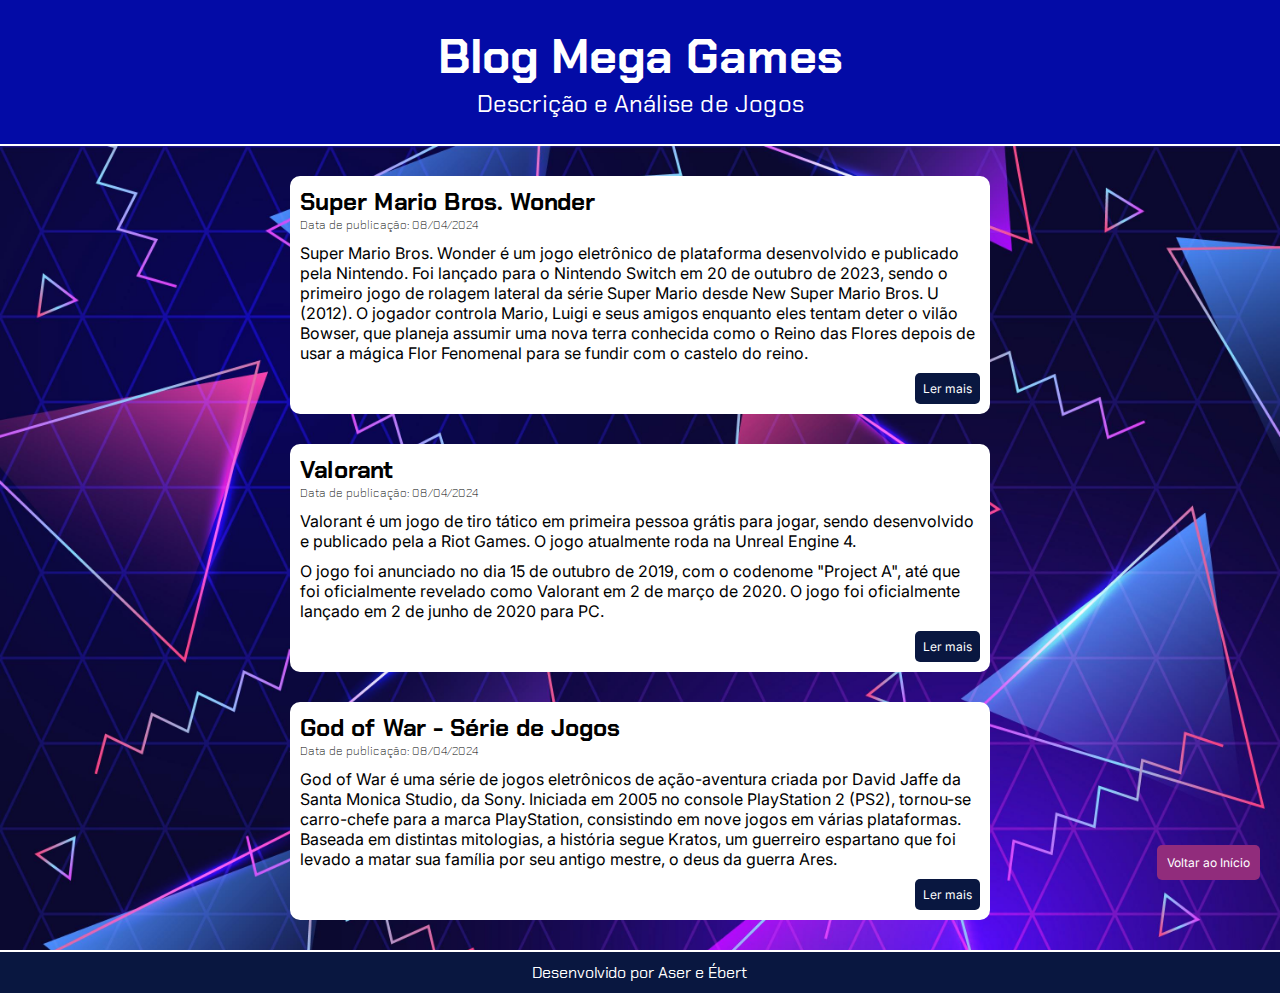
==== index.html @ d6c946d8 "initial commit" ====
<!DOCTYPE html>
<html lang="pt-br">
<head>
  <meta charset="UTF-8">
  <meta name="viewport" content="width=device-width, initial-scale=1.0">
  <link rel="stylesheet" href="assets/css/main.css">
  <title>Blog Mega Games</title>
</head>
<body>
  <header>
    <h1 id="blog-name">Blog Mega Games</h1>
    <p id="blog-description">Descrição e Análise de Jogos</p>
  </header>
  <main>
    <article>
      <h2 class="post-title">Super Mario Bros. Wonder</h2>
      <p class="post-date">Data de publicação: 08/04/2024</p>
      <p>Super Mario Bros. Wonder é um jogo eletrônico de plataforma
         desenvolvido e publicado pela Nintendo. Foi lançado para o 
         Nintendo Switch em 20 de outubro de 2023, sendo o primeiro 
         jogo de rolagem lateral da série Super Mario desde New Super 
         Mario Bros. U (2012). O jogador controla Mario, Luigi e seus 
         amigos enquanto eles tentam deter o vilão Bowser, que planeja 
         assumir uma nova terra conhecida como o Reino das Flores depois 
         de usar a mágica Flor Fenomenal para se fundir com o castelo do reino.</p>
      <a href="smbw.html" class="read-more">Ler mais</a>
    </article>
    <article>
      <h2 class="post-title">Valorant</h2>
      <p class="post-date">Data de publicação: 08/04/2024</p>
      <p>Valorant é um jogo de tiro tático em primeira pessoa grátis para jogar, 
        sendo desenvolvido e publicado pela a Riot Games. O jogo atualmente roda 
        na Unreal Engine 4.</p>
      <p>O jogo foi anunciado no dia 15 de outubro de 2019, com o codenome "Project A", 
        até que foi oficialmente revelado como Valorant em 2 de março de 2020. O jogo 
        foi oficialmente lançado em 2 de junho de 2020 para PC.</p>
      <a class="read-more">Ler mais</a>
    </article>
    <article>
      <h2 class="post-title">God of War - Série de Jogos</h2>
      <p class="post-date">Data de publicação: 08/04/2024</p>
      <p>God of War é uma série de jogos eletrônicos de ação-aventura criada por David Jaffe 
        da Santa Monica Studio, da Sony. Iniciada em 2005 no console PlayStation 2 (PS2), 
        tornou-se carro-chefe para a marca PlayStation, consistindo em nove jogos em várias 
        plataformas. Baseada em distintas mitologias, a história segue Kratos, um guerreiro 
        espartano que foi levado a matar sua família por seu antigo mestre, o deus da guerra Ares.</p>
      <a class="read-more">Ler mais</a>
    </article>
  </main>
  <a href="#" id="to-top">Voltar ao Início</a>
  <footer>
    <p>Desenvolvido por Aser e Ébert</p>
  </footer>
</body>
</html>
---- assets/css/main.css ----
@import url('https://fonts.googleapis.com/css2?family=Chakra+Petch:ital,wght@0,300;0,400;0,500;0,600;0,700;1,300;1,400;1,500;1,600;1,700&family=Inter:wght@100..900&display=swap');

:root {
  font-size: 62.5%;
}

* {
  margin: 0;
  padding: 0;
  border: 0;
  box-sizing: border-box;
}

header {
  padding: 2.5rem;
  border-bottom: 2px solid #FFFFFF;
  font-family: 'Chakra Petch', sans-serif;
  color: #FFFFFF;
  text-align: center;
  background-color: #030BA6;
}

#blog-name {
  font-size: 4.8rem;
  font-weight: 800;
}

#blog-description {
  font-size: 2.4rem;
  font-weight: 400;
}

main {
  display: flex;
  flex-direction: column;
  justify-content: center;
  align-items: center;
  padding: 3rem 0;
  border-bottom: 2px solid #FFFFFF;
  background-image: url('/assets/images/background.jpg');
  background-size: cover;
  background-repeat: no-repeat;
}

article {
  display: flex;
  flex-direction: column;
  margin: 0 3rem 3rem;
  padding: 1rem;
  border-radius: 10px;
  max-width: 700px;
  font-family: 'Inter', sans-serif;
  font-size: 1.6rem;
  font-weight: 400;
  background-color: #FFFFFF;
}

article:last-of-type {
  margin-bottom: 0;
}

.post-title {
  font-family: 'Chakra Petch', sans-serif;
  font-size: 2.4rem;
  font-weight: 800;
}

.post-date {
  margin-bottom: 1rem;
  font-family: 'Chakra Petch', sans-serif;
  font-size: 1.2rem;
  font-weight: 200;
}

article p {
  margin-bottom: 1rem;
}

.read-more {
  align-self: flex-end;
  padding: .8rem;
  border-radius: 5px;
  font-size: 1.2rem;
  color: #FFFFFF;
  text-decoration: none;
  background-color: #091740;
}

#to-top {
  position: fixed;
  right: 2rem;
  bottom: 2rem;
  padding: 1rem;
  border-radius: 5px;
  font-family: 'Inter', sans-serif;
  font-size: 1.2rem;
  color: #FFFFFF;
  text-decoration: none;
  background-color: #912c7c;
}

footer {
  padding: 1rem;
  font-family: 'Chakra Petch', sans-serif;
  font-size: 1.6rem;
  color: #FFFFFF;
  text-align: center;
  background-color: #091740;
}

@media screen and (min-width: 2560px) {
  main {
    display: grid;
    grid-template-columns: 1fr 1fr 1fr;
    justify-items: center;
    row-gap: 3rem;
  }

  article {
    margin: 0;
  }
}
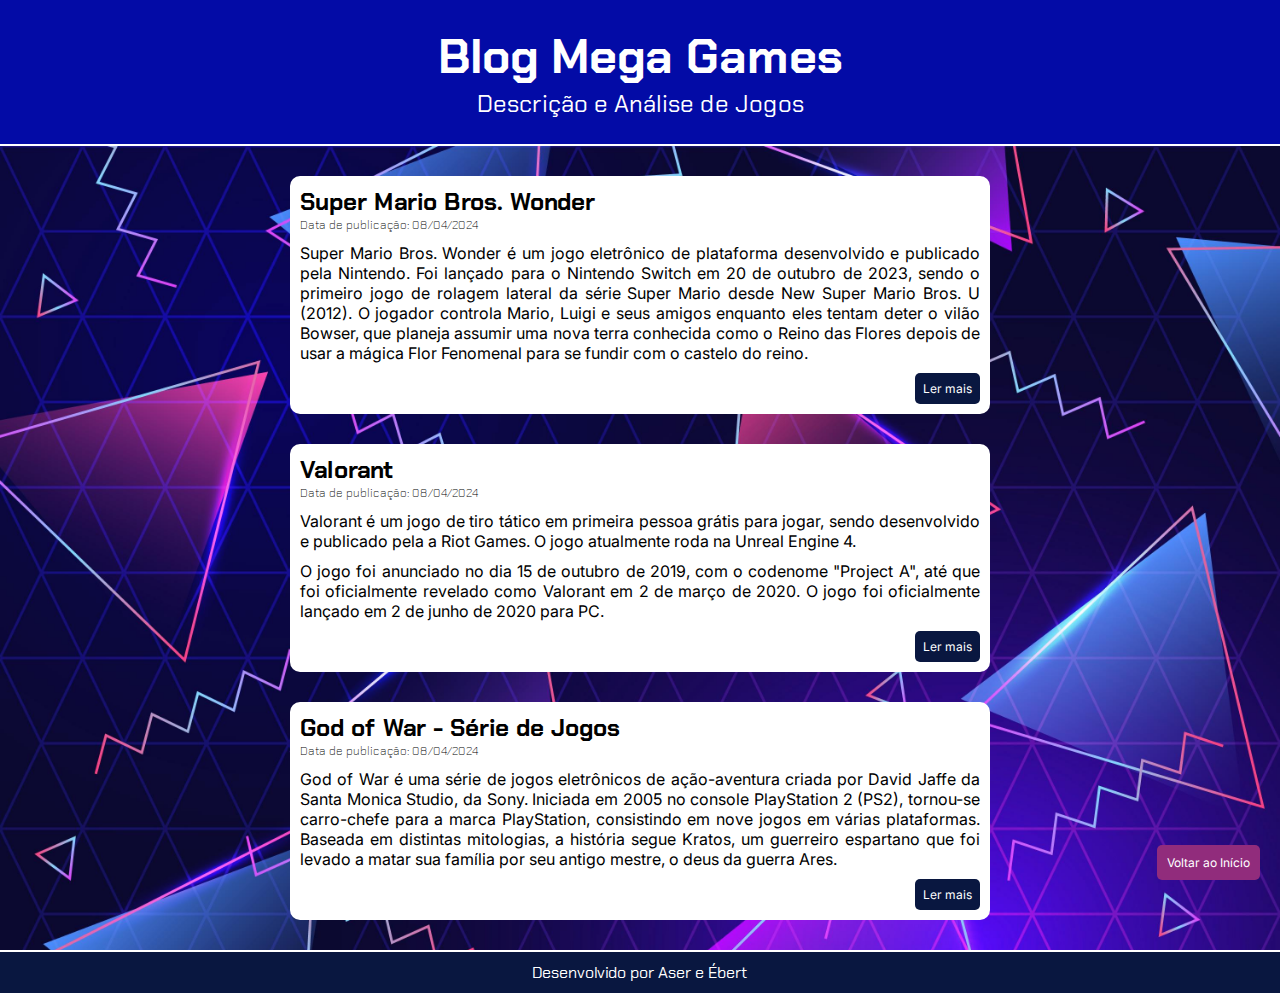
==== commit 2ff5e994: "Create description page for Valorant and GOW" ====
--- a/index.html
+++ b/index.html
@@ -34,7 +34,7 @@
       <p>O jogo foi anunciado no dia 15 de outubro de 2019, com o codenome "Project A", 
         até que foi oficialmente revelado como Valorant em 2 de março de 2020. O jogo 
         foi oficialmente lançado em 2 de junho de 2020 para PC.</p>
-      <a class="read-more">Ler mais</a>
+      <a href="valorant.html" class="read-more">Ler mais</a>
     </article>
     <article>
       <h2 class="post-title">God of War - Série de Jogos</h2>
@@ -44,7 +44,7 @@
         tornou-se carro-chefe para a marca PlayStation, consistindo em nove jogos em várias 
         plataformas. Baseada em distintas mitologias, a história segue Kratos, um guerreiro 
         espartano que foi levado a matar sua família por seu antigo mestre, o deus da guerra Ares.</p>
-      <a class="read-more">Ler mais</a>
+      <a href="gow.html" class="read-more">Ler mais</a>
     </article>
   </main>
   <a href="#" id="to-top">Voltar ao Início</a>
--- a/assets/css/main.css
+++ b/assets/css/main.css
@@ -52,6 +52,7 @@
   font-family: 'Inter', sans-serif;
   font-size: 1.6rem;
   font-weight: 400;
+  text-align: justify;
   background-color: #FFFFFF;
 }
 
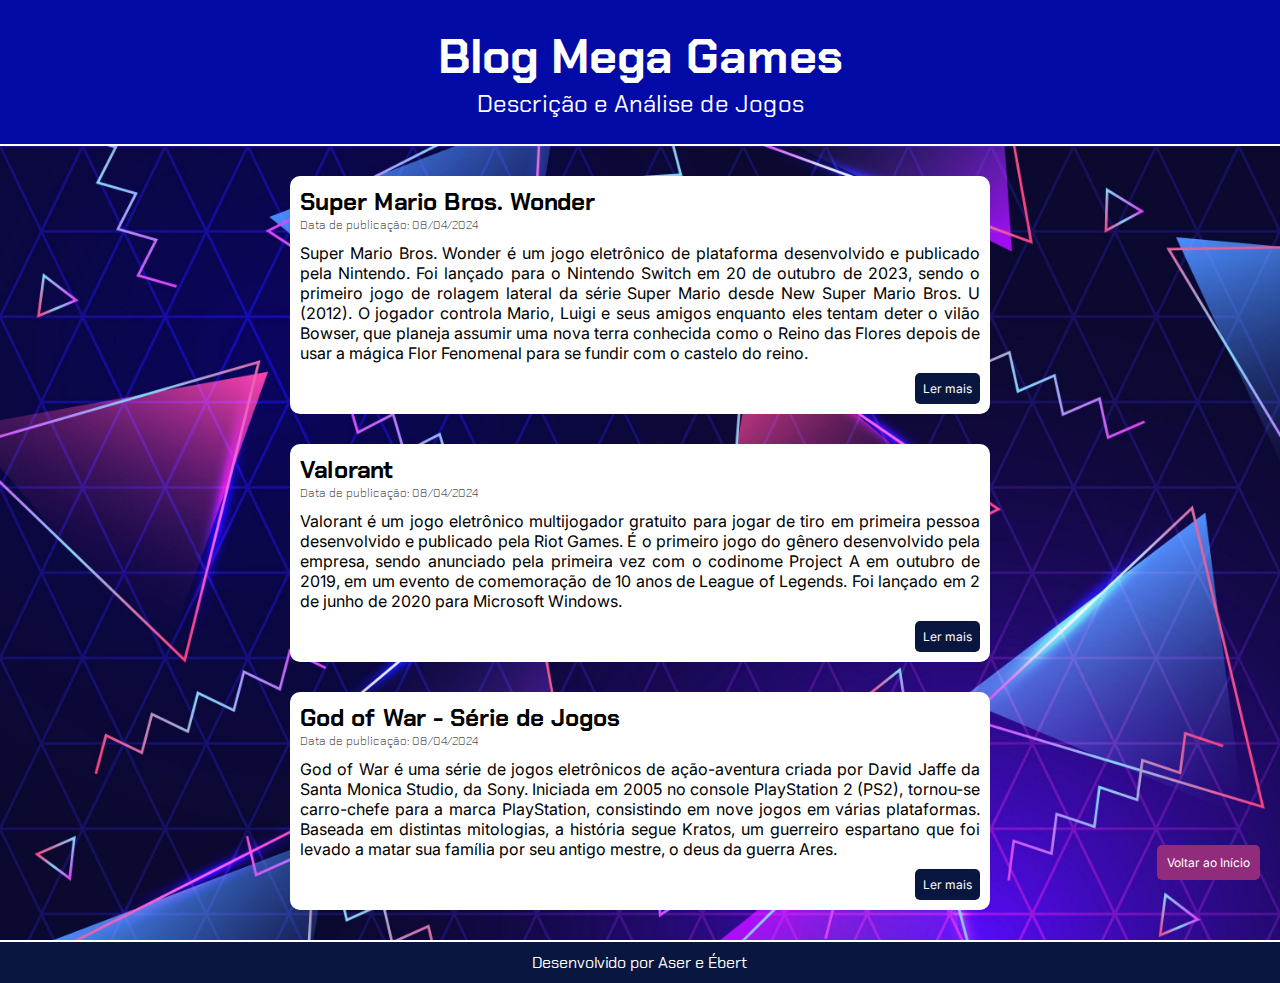
==== commit a5aa8049: "fix: corrigir texto do segundo e terceiro post" ====
--- a/index.html
+++ b/index.html
@@ -1,11 +1,13 @@
 <!DOCTYPE html>
 <html lang="pt-br">
+
 <head>
   <meta charset="UTF-8">
   <meta name="viewport" content="width=device-width, initial-scale=1.0">
   <link rel="stylesheet" href="assets/css/main.css">
   <title>Blog Mega Games</title>
 </head>
+
 <body>
   <header>
     <h1 id="blog-name">Blog Mega Games</h1>
@@ -16,33 +18,31 @@
       <h2 class="post-title">Super Mario Bros. Wonder</h2>
       <p class="post-date">Data de publicação: 08/04/2024</p>
       <p>Super Mario Bros. Wonder é um jogo eletrônico de plataforma
-         desenvolvido e publicado pela Nintendo. Foi lançado para o 
-         Nintendo Switch em 20 de outubro de 2023, sendo o primeiro 
-         jogo de rolagem lateral da série Super Mario desde New Super 
-         Mario Bros. U (2012). O jogador controla Mario, Luigi e seus 
-         amigos enquanto eles tentam deter o vilão Bowser, que planeja 
-         assumir uma nova terra conhecida como o Reino das Flores depois 
-         de usar a mágica Flor Fenomenal para se fundir com o castelo do reino.</p>
+        desenvolvido e publicado pela Nintendo. Foi lançado para o
+        Nintendo Switch em 20 de outubro de 2023, sendo o primeiro
+        jogo de rolagem lateral da série Super Mario desde New Super
+        Mario Bros. U (2012). O jogador controla Mario, Luigi e seus
+        amigos enquanto eles tentam deter o vilão Bowser, que planeja
+        assumir uma nova terra conhecida como o Reino das Flores depois
+        de usar a mágica Flor Fenomenal para se fundir com o castelo do reino.</p>
       <a href="smbw.html" class="read-more">Ler mais</a>
     </article>
     <article>
       <h2 class="post-title">Valorant</h2>
       <p class="post-date">Data de publicação: 08/04/2024</p>
-      <p>Valorant é um jogo de tiro tático em primeira pessoa grátis para jogar, 
-        sendo desenvolvido e publicado pela a Riot Games. O jogo atualmente roda 
-        na Unreal Engine 4.</p>
-      <p>O jogo foi anunciado no dia 15 de outubro de 2019, com o codenome "Project A", 
-        até que foi oficialmente revelado como Valorant em 2 de março de 2020. O jogo 
-        foi oficialmente lançado em 2 de junho de 2020 para PC.</p>
-      <a href="valorant.html" class="read-more">Ler mais</a>
+      <p>Valorant é um jogo eletrônico multijogador gratuito para jogar de tiro em primeira pessoa desenvolvido e
+        publicado pela Riot Games. É o primeiro jogo do gênero desenvolvido pela empresa, sendo anunciado pela primeira
+        vez com o codinome Project A em outubro de 2019, em um evento de comemoração de 10 anos de League of Legends.
+        Foi lançado em 2 de junho de 2020 para Microsoft Windows.</p>
+        <a href="valorant.html" class="read-more">Ler mais</a>
     </article>
     <article>
       <h2 class="post-title">God of War - Série de Jogos</h2>
       <p class="post-date">Data de publicação: 08/04/2024</p>
-      <p>God of War é uma série de jogos eletrônicos de ação-aventura criada por David Jaffe 
-        da Santa Monica Studio, da Sony. Iniciada em 2005 no console PlayStation 2 (PS2), 
-        tornou-se carro-chefe para a marca PlayStation, consistindo em nove jogos em várias 
-        plataformas. Baseada em distintas mitologias, a história segue Kratos, um guerreiro 
+      <p>God of War é uma série de jogos eletrônicos de ação-aventura criada por David Jaffe
+        da Santa Monica Studio, da Sony. Iniciada em 2005 no console PlayStation 2 (PS2),
+        tornou-se carro-chefe para a marca PlayStation, consistindo em nove jogos em várias
+        plataformas. Baseada em distintas mitologias, a história segue Kratos, um guerreiro
         espartano que foi levado a matar sua família por seu antigo mestre, o deus da guerra Ares.</p>
       <a href="gow.html" class="read-more">Ler mais</a>
     </article>
@@ -52,4 +52,5 @@
     <p>Desenvolvido por Aser e Ébert</p>
   </footer>
 </body>
+
 </html>